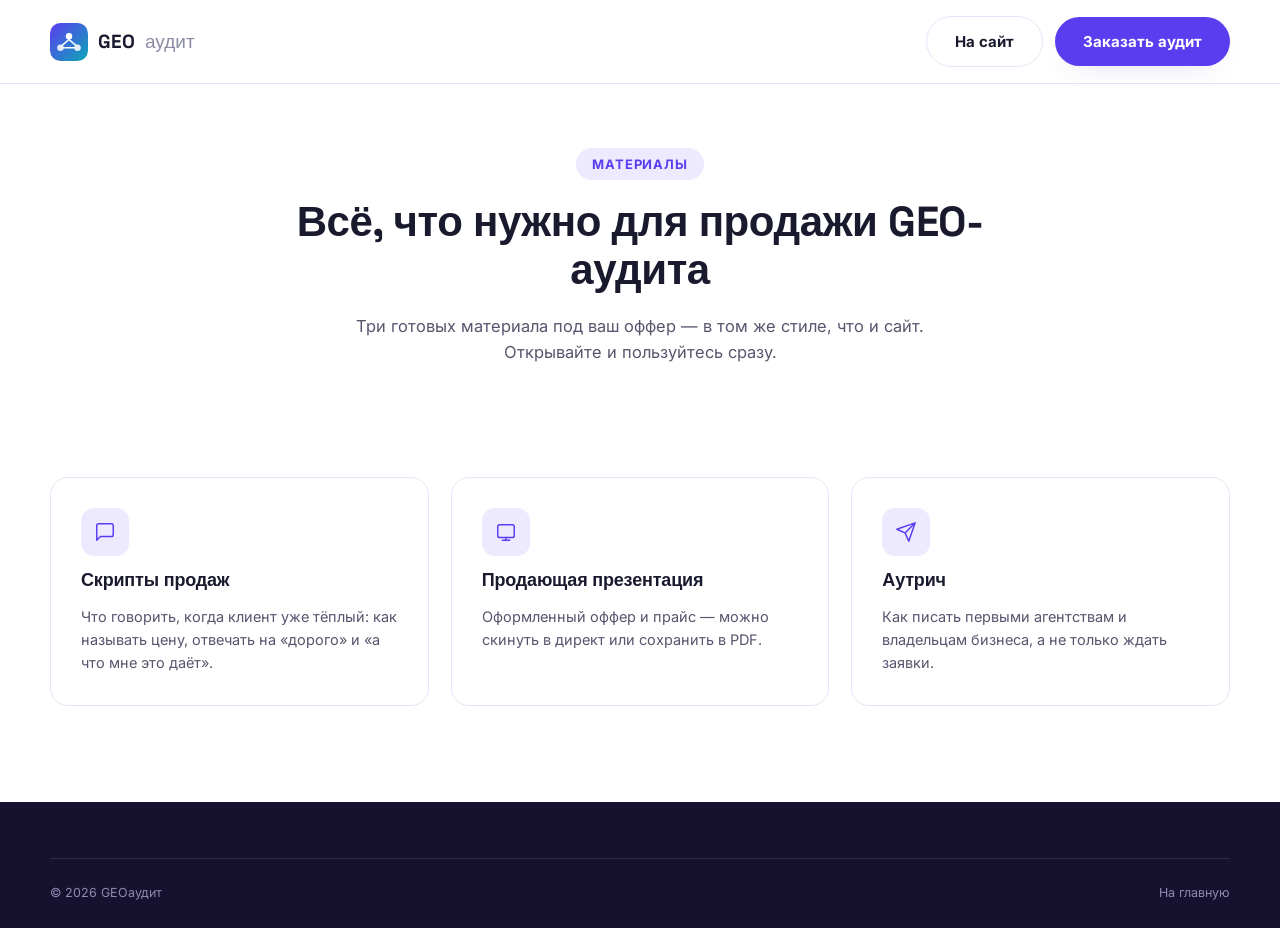
==== materials.html @ 1faa451a "init: landing for GEOаудит (GEO-аудит видимости в нейросетях)" ====
<!DOCTYPE html>
<html lang="ru">
<head>
<meta charset="UTF-8">
<meta name="viewport" content="width=device-width, initial-scale=1.0">
<title>Материалы — GEOаудит</title>
<link rel="preconnect" href="https://fonts.googleapis.com">
<link rel="preconnect" href="https://fonts.gstatic.com" crossorigin>
<link href="https://fonts.googleapis.com/css2?family=Inter:wght@400;500;600;700;800&family=Space+Grotesk:wght@500;600;700&display=swap" rel="stylesheet">
<link rel="stylesheet" href="styles.css">
</head>
<body>
<div class="doc-bar">
  <div class="container doc-bar__inner">
    <a href="index.html" class="logo">
      <svg class="logo__mark" viewBox="0 0 40 40" fill="none" xmlns="http://www.w3.org/2000/svg">
        <rect width="40" height="40" rx="11" fill="url(#lg)"/>
        <circle cx="20" cy="14" r="3.4" fill="#fff"/><circle cx="11" cy="26" r="3.4" fill="#fff" fill-opacity="0.85"/><circle cx="29" cy="26" r="3.4" fill="#fff" fill-opacity="0.85"/>
        <path d="M20 17.4L12.8 23.5M20 17.4L27.2 23.5M13.5 26H26.5" stroke="#fff" stroke-width="1.6" stroke-linecap="round"/>
        <defs><linearGradient id="lg" x1="0" y1="0" x2="40" y2="40" gradientUnits="userSpaceOnUse"><stop stop-color="#5B3DF0"/><stop offset="1" stop-color="#0EA5B7"/></linearGradient></defs>
      </svg>
      GEO<span class="logo__suffix">аудит</span>
    </a>
    <div class="doc-bar__actions">
      <a href="index.html" class="btn btn--ghost">На сайт</a>
      <a href="index.html#form" class="btn btn--primary">Заказать аудит</a>
    </div>
  </div>
</div>

<div class="doc-hero">
  <div class="container">
    <div class="eyebrow">Материалы</div>
    <h1>Всё, что нужно для продажи GEO-аудита</h1>
    <p>Три готовых материала под ваш оффер — в том же стиле, что и сайт. Открывайте и пользуйтесь сразу.</p>
  </div>
</div>

<section class="doc-section">
  <div class="container">
    <div class="mat-grid">
      <a href="scripts.html" class="mat-card">
        <div class="mat-card__icon"><svg width="22" height="22" viewBox="0 0 24 24" fill="none"><path d="M21 15a2 2 0 0 1-2 2H7l-4 4V5a2 2 0 0 1 2-2h14a2 2 0 0 1 2 2v10z" stroke="currentColor" stroke-width="1.6" stroke-linejoin="round"/></svg></div>
        <h3>Скрипты продаж</h3>
        <p>Что говорить, когда клиент уже тёплый: как называть цену, отвечать на «дорого» и «а что мне это даёт».</p>
      </a>
      <a href="presentation.html" class="mat-card">
        <div class="mat-card__icon"><svg width="22" height="22" viewBox="0 0 24 24" fill="none"><rect x="3" y="4" width="18" height="14" rx="2" stroke="currentColor" stroke-width="1.6"/><path d="M8 21h8M12 18v3" stroke="currentColor" stroke-width="1.6" stroke-linecap="round"/></svg></div>
        <h3>Продающая презентация</h3>
        <p>Оформленный оффер и прайс — можно скинуть в директ или сохранить в PDF.</p>
      </a>
      <a href="outreach.html" class="mat-card">
        <div class="mat-card__icon"><svg width="22" height="22" viewBox="0 0 24 24" fill="none"><path d="M22 2 11 13M22 2l-7 20-4-9-9-4 20-7z" stroke="currentColor" stroke-width="1.6" stroke-linejoin="round"/></svg></div>
        <h3>Аутрич</h3>
        <p>Как писать первыми агентствам и владельцам бизнеса, а не только ждать заявки.</p>
      </a>
    </div>
  </div>
</section>

<footer class="footer">
  <div class="container footer__bottom">
    <span>© <span id="year"></span> GEOаудит</span>
    <a href="index.html">На главную</a>
  </div>
</footer>
<script>document.getElementById('year').textContent = new Date().getFullYear();</script>
</body>
</html>
---- styles.css ----
:root {
  --bg: #ffffff;
  --bg-soft: #f6f5ff;
  --bg-alt: #f1effe;
  --ink: #1a1a2e;
  --ink-soft: #56566e;
  --ink-mute: #8b8ba3;
  --accent: #5b3df0;
  --accent-dark: #4527d1;
  --accent-soft: #ede9ff;
  --cyan: #0ea5b7;
  --line: #e6e4f7;
  --white: #ffffff;
  --radius: 18px;
  --radius-sm: 12px;
  --shadow: 0 20px 50px -25px rgba(58, 33, 168, 0.35);
  --shadow-sm: 0 10px 30px -18px rgba(58, 33, 168, 0.3);
  --ff-head: 'Space Grotesk', sans-serif;
  --ff-body: 'Inter', sans-serif;
}

* { box-sizing: border-box; }
html { scroll-behavior: smooth; }
body {
  margin: 0;
  font-family: var(--ff-body);
  background: var(--bg);
  color: var(--ink);
  -webkit-font-smoothing: antialiased;
  overflow-x: hidden;
}
h1, h2, h3, h4 { font-family: var(--ff-head); margin: 0; line-height: 1.15; letter-spacing: -0.01em; }
p { margin: 0; }
a { color: inherit; text-decoration: none; }
ul { margin: 0; padding: 0; list-style: none; }
img { max-width: 100%; display: block; }
button { font-family: inherit; cursor: pointer; border: none; }
.container { width: min(1180px, 100% - 48px); margin-inline: auto; }
section { padding: 96px 0; }
.eyebrow {
  display: inline-flex; align-items: center; gap: 8px;
  font-size: 13px; font-weight: 700; letter-spacing: 0.06em; text-transform: uppercase;
  color: var(--accent); background: var(--accent-soft);
  padding: 8px 16px; border-radius: 999px; margin-bottom: 18px;
}
.section__head { max-width: 680px; margin-bottom: 52px; }
.section__head h2 { font-size: clamp(28px, 3.4vw, 40px); }
.section__head p { margin-top: 14px; font-size: 17px; color: var(--ink-soft); line-height: 1.6; }
.section__head.center { margin-inline: auto; text-align: center; }

.btn {
  display: inline-flex; align-items: center; justify-content: center; gap: 8px;
  padding: 15px 28px; border-radius: 999px; font-weight: 700; font-size: 15px;
  transition: transform 0.2s ease, box-shadow 0.2s ease, background 0.2s ease;
  white-space: nowrap;
}
.btn--primary { background: var(--accent); color: #fff; box-shadow: var(--shadow-sm); }
.btn--primary:hover { background: var(--accent-dark); transform: translateY(-2px); }
.btn--ghost { background: var(--white); color: var(--ink); border: 1.5px solid var(--line); }
.btn--ghost:hover { border-color: var(--accent); color: var(--accent); }
.btn--block { width: 100%; }

/* Header */
.header {
  position: sticky; top: 0; z-index: 100;
  background: rgba(255,255,255,0.85); backdrop-filter: blur(14px);
  border-bottom: 1px solid transparent;
  transition: border-color 0.2s ease, box-shadow 0.2s ease;
}
.header.scrolled { border-color: var(--line); box-shadow: 0 8px 24px -20px rgba(30,20,90,0.4); }
.header__inner { display: flex; align-items: center; gap: 24px; min-width: 0; padding: 16px 0; }
.logo { display: flex; align-items: center; gap: 10px; font-family: var(--ff-head); font-weight: 700; font-size: 19px; flex-shrink: 0; }
.logo__mark { width: 38px; height: 38px; flex-shrink: 0; }
.logo__suffix { color: var(--ink-mute); font-weight: 500; }
.nav { display: flex; align-items: center; gap: 26px; margin-left: 12px; }
.nav a { font-size: 14.5px; font-weight: 600; color: var(--ink-soft); white-space: nowrap; transition: color 0.15s ease; }
.nav a:hover { color: var(--accent); }
.header__actions { display: flex; align-items: center; gap: 16px; margin-left: auto; }
.header__phone { font-weight: 700; font-size: 15px; white-space: nowrap; }
.header__phone span { display: block; font-weight: 500; font-size: 11.5px; color: var(--ink-mute); }
.burger { display: none; flex-direction: column; gap: 5px; width: 26px; padding: 6px; flex-shrink: 0; background: none; }
.burger span { width: 100%; height: 2px; background: var(--ink); border-radius: 2px; transition: transform 0.25s ease, opacity 0.25s ease; }
.burger.is-open span:nth-child(1) { transform: translateY(7px) rotate(45deg); }
.burger.is-open span:nth-child(2) { opacity: 0; }
.burger.is-open span:nth-child(3) { transform: translateY(-7px) rotate(-45deg); }

/* Hero */
.hero { padding: 72px 0 100px; position: relative; overflow: hidden; }
.hero::before {
  content: ''; position: absolute; top: -180px; right: -160px; width: 560px; height: 560px;
  background: radial-gradient(circle, var(--accent-soft) 0%, transparent 70%); z-index: -1;
}
.hero__grid { display: grid; grid-template-columns: 1.1fr 0.9fr; gap: 56px; align-items: center; }
.hero__title { font-size: clamp(34px, 4.6vw, 56px); }
.hero__title em { color: var(--accent); font-style: normal; }
.hero__lead { margin-top: 22px; font-size: 18px; line-height: 1.65; color: var(--ink-soft); max-width: 540px; }
.hero__actions { display: flex; gap: 14px; margin-top: 32px; flex-wrap: wrap; }
.hero__stats { display: grid; grid-template-columns: repeat(3, auto); gap: 28px; margin-top: 48px; }
.hero__stat b { display: block; font-family: var(--ff-head); font-size: 30px; color: var(--accent); }
.hero__stat span { font-size: 13.5px; color: var(--ink-mute); }
.hero__card {
  background: linear-gradient(160deg, #2c1a80, #5b3df0 55%, #0ea5b7);
  border-radius: 26px; padding: 32px; color: #fff; box-shadow: var(--shadow);
  position: relative;
}
.hero__card-top { display: flex; justify-content: space-between; align-items: center; margin-bottom: 22px; }
.hero__card-top span { font-size: 13px; font-weight: 700; text-transform: uppercase; letter-spacing: 0.06em; opacity: 0.75; }
.hero__score { display: flex; align-items: baseline; gap: 6px; margin-bottom: 18px; }
.hero__score b { font-family: var(--ff-head); font-size: 54px; }
.hero__score span { font-size: 15px; opacity: 0.75; }
.hero__bars { display: flex; flex-direction: column; gap: 12px; margin-bottom: 22px; }
.hero__bar-row { display: flex; align-items: center; gap: 10px; font-size: 13px; }
.hero__bar-row span:first-child { width: 88px; flex-shrink: 0; opacity: 0.85; }
.hero__bar-track { flex: 1; height: 7px; background: rgba(255,255,255,0.22); border-radius: 99px; overflow: hidden; }
.hero__bar-fill { height: 100%; background: #fff; border-radius: 99px; }
.hero__card-foot { display: flex; align-items: center; gap: 10px; font-size: 13px; background: rgba(255,255,255,0.14); border-radius: 12px; padding: 12px 14px; }

/* Trust strip */
.trust { padding: 28px 0; border-top: 1px solid var(--line); border-bottom: 1px solid var(--line); }
.trust__inner { display: flex; flex-wrap: wrap; gap: 20px 40px; align-items: center; justify-content: space-between; }
.trust__item { display: flex; align-items: center; gap: 10px; font-size: 14.5px; font-weight: 600; color: var(--ink-soft); }
.trust__item svg { color: var(--accent); flex-shrink: 0; }

/* Advantages */
.adv-grid { display: grid; grid-template-columns: repeat(3, 1fr); gap: 22px; }
.adv { background: var(--bg-soft); border-radius: var(--radius); padding: 30px 28px; border: 1px solid var(--line); }
.adv__icon { width: 50px; height: 50px; border-radius: 14px; background: var(--white); display: flex; align-items: center; justify-content: center; color: var(--accent); margin-bottom: 18px; box-shadow: var(--shadow-sm); }
.adv h3 { font-size: 18.5px; margin-bottom: 10px; }
.adv p { font-size: 14.5px; color: var(--ink-soft); line-height: 1.6; }

/* Services */
.srv-grid { display: grid; grid-template-columns: repeat(3, 1fr); gap: 20px; }
.srv { background: var(--white); border: 1px solid var(--line); border-radius: var(--radius); padding: 26px; transition: box-shadow 0.2s ease, transform 0.2s ease; }
.srv:hover { box-shadow: var(--shadow-sm); transform: translateY(-3px); }
.srv__num { font-family: var(--ff-head); font-size: 13px; font-weight: 700; color: var(--accent); background: var(--accent-soft); width: 30px; height: 30px; border-radius: 9px; display: flex; align-items: center; justify-content: center; margin-bottom: 16px; }
.srv h3 { font-size: 16.5px; margin-bottom: 8px; }
.srv p { font-size: 14px; color: var(--ink-soft); line-height: 1.55; }

/* Price */
.price { background: var(--bg-soft); }
.price__wrap { display: grid; grid-template-columns: 1.1fr 0.9fr; gap: 40px; align-items: start; }
.price__table { background: var(--white); border-radius: var(--radius); border: 1px solid var(--line); overflow: hidden; box-shadow: var(--shadow-sm); }
.price__row { display: flex; align-items: center; gap: 14px; padding: 17px 24px; border-bottom: 1px solid var(--line); font-size: 15px; }
.price__row:last-child { border-bottom: none; }
.price__row svg { color: var(--accent); flex-shrink: 0; }
.price__card {
  background: linear-gradient(160deg, #2c1a80, #5b3df0); border-radius: var(--radius); padding: 34px 30px; color: #fff;
  box-shadow: var(--shadow);
}
.price__old { font-size: 16px; text-decoration: line-through; opacity: 0.55; }
.price__new { font-family: var(--ff-head); font-size: 46px; margin: 6px 0 4px; }
.price__note { font-size: 13.5px; opacity: 0.8; margin-bottom: 24px; }
.price__badge { display: inline-block; background: rgba(255,255,255,0.16); font-size: 12.5px; font-weight: 700; padding: 6px 14px; border-radius: 999px; margin-bottom: 16px; }

/* Process */
.steps { display: grid; grid-template-columns: repeat(5, 1fr); gap: 18px; counter-reset: step; }
.step { position: relative; padding-top: 8px; }
.step__num { font-family: var(--ff-head); font-size: 42px; font-weight: 700; color: var(--accent-soft); -webkit-text-stroke: 1.5px var(--accent); }
.step h3 { font-size: 15.5px; margin: 14px 0 8px; }
.step p { font-size: 13.5px; color: var(--ink-soft); line-height: 1.55; }

/* Audience */
.aud-grid { display: grid; grid-template-columns: 1fr 1fr; gap: 24px; }
.aud { background: var(--white); border: 1px solid var(--line); border-radius: var(--radius); padding: 34px; }
.aud__tag { display: inline-block; font-size: 12.5px; font-weight: 700; text-transform: uppercase; letter-spacing: 0.05em; color: var(--accent); background: var(--accent-soft); padding: 6px 14px; border-radius: 999px; margin-bottom: 16px; }
.aud h3 { font-size: 21px; margin-bottom: 12px; }
.aud p { font-size: 14.5px; color: var(--ink-soft); line-height: 1.6; margin-bottom: 16px; }
.aud ul li { display: flex; gap: 10px; font-size: 14px; color: var(--ink); padding: 7px 0; border-top: 1px solid var(--line); }
.aud ul li:first-child { border-top: none; }
.aud ul li svg { color: var(--accent); flex-shrink: 0; margin-top: 2px; }

/* FAQ */
.faq { max-width: 800px; margin-inline: auto; }
.faq__item { border-bottom: 1px solid var(--line); padding: 22px 0; }
.faq__item summary { cursor: pointer; font-weight: 700; font-size: 16.5px; list-style: none; display: flex; justify-content: space-between; align-items: center; gap: 16px; }
.faq__item summary::-webkit-details-marker { display: none; }
.faq__item summary::after { content: '+'; font-size: 22px; color: var(--accent); font-weight: 400; flex-shrink: 0; transition: transform 0.2s ease; }
.faq__item[open] summary::after { transform: rotate(45deg); }
.faq__item p { margin-top: 14px; font-size: 15px; color: var(--ink-soft); line-height: 1.65; }

/* Form */
.form-section { background: var(--bg-soft); }
.form-wrap { display: grid; grid-template-columns: 0.9fr 1.1fr; gap: 44px; align-items: start; }
.form-info h2 { font-size: clamp(26px, 3.2vw, 34px); margin-bottom: 16px; }
.form-info p { color: var(--ink-soft); font-size: 15.5px; line-height: 1.65; margin-bottom: 26px; }
.form-info__list { display: flex; flex-direction: column; gap: 14px; }
.form-info__list li { display: flex; gap: 12px; align-items: flex-start; font-size: 14.5px; }
.form-info__list svg { color: var(--accent); flex-shrink: 0; margin-top: 2px; }
.form { background: var(--white); border-radius: var(--radius); padding: 34px; box-shadow: var(--shadow); border: 1px solid var(--line); }
.form h3 { font-size: 20px; margin-bottom: 6px; }
.form > p { font-size: 14px; color: var(--ink-soft); margin-bottom: 22px; }
.field { margin-bottom: 16px; }
.field label { display: block; font-size: 13px; font-weight: 700; margin-bottom: 7px; color: var(--ink-soft); }
.field input, .field select, .field textarea {
  width: 100%; padding: 13px 15px; border-radius: var(--radius-sm); border: 1.5px solid var(--line);
  font-family: inherit; font-size: 14.5px; color: var(--ink); background: var(--bg-soft); transition: border-color 0.15s ease;
}
.field input:focus, .field select:focus, .field textarea:focus { outline: none; border-color: var(--accent); background: var(--white); }
.field textarea { resize: vertical; min-height: 80px; }
.form__legal { font-size: 12px; color: var(--ink-mute); margin-top: 14px; line-height: 1.5; }

/* Contacts + footer */
.contacts { padding-top: 0; }
.contact-cards { display: grid; grid-template-columns: repeat(3, 1fr); gap: 20px; }
.contact-card { background: var(--white); border: 1px solid var(--line); border-radius: var(--radius); padding: 26px; }
.contact-card svg { color: var(--accent); margin-bottom: 14px; }
.contact-card h4 { font-size: 15px; margin-bottom: 6px; }
.contact-card p, .contact-card a { font-size: 14.5px; color: var(--ink-soft); }
.contact-card a:hover { color: var(--accent); }

.footer { background: #16112e; color: #cfcbe6; padding: 56px 0 28px; margin-top: 40px; }
.footer__top { display: flex; justify-content: space-between; gap: 40px; flex-wrap: wrap; margin-bottom: 40px; }
.footer .logo { color: #fff; }
.footer__cols { display: flex; gap: 60px; flex-wrap: wrap; }
.footer__col h5 { font-size: 13px; text-transform: uppercase; letter-spacing: 0.06em; color: #8f8ab3; margin-bottom: 16px; }
.footer__col a, .footer__col p { display: block; font-size: 14px; color: #cfcbe6; margin-bottom: 10px; }
.footer__col a:hover { color: #fff; }
.footer__bottom { display: flex; justify-content: space-between; gap: 16px; flex-wrap: wrap; padding-top: 26px; border-top: 1px solid rgba(255,255,255,0.1); font-size: 12.5px; color: #8f8ab3; }
.footer__bottom a { color: #8f8ab3; }
.footer__bottom a:hover { color: #fff; }

.fab {
  position: fixed; right: 24px; bottom: 24px; z-index: 90; width: 58px; height: 58px; border-radius: 50%;
  background: var(--accent); color: #fff; display: flex; align-items: center; justify-content: center;
  box-shadow: 0 14px 30px -10px rgba(91,61,240,0.55); transition: transform 0.2s ease;
}
.fab:hover { transform: scale(1.08); }

/* Reveal */
.reveal { opacity: 0; transform: translateY(18px); transition: opacity 0.6s ease, transform 0.6s ease; }
.reveal.is-visible { opacity: 1; transform: translateY(0); }

/* Responsive */
@media (max-width: 1180px) {
  .nav { gap: 18px; }
  .nav a { font-size: 13.5px; }
}
@media (max-width: 1100px) {
  .nav { display: none; position: absolute; top: 100%; left: 0; right: 0; background: var(--white); flex-direction: column; align-items: flex-start; gap: 4px; padding: 16px 24px 22px; border-bottom: 1px solid var(--line); box-shadow: 0 20px 30px -20px rgba(20,10,60,0.25); }
  .nav.is-open { display: flex; }
  .nav a { width: 100%; padding: 11px 0; border-bottom: 1px solid var(--line); }
  .nav a:last-child { border-bottom: none; }
  .burger { display: flex; }
  .steps { grid-template-columns: repeat(3, 1fr); }
}
@media (max-width: 900px) {
  section { padding: 68px 0; }
  .hero { padding: 44px 0 64px; }
  .hero__grid { grid-template-columns: 1fr; }
  .hero__stats { grid-template-columns: repeat(3, auto); }
  .adv-grid, .srv-grid { grid-template-columns: repeat(2, 1fr); }
  .price__wrap { grid-template-columns: 1fr; }
  .aud-grid { grid-template-columns: 1fr; }
  .form-wrap { grid-template-columns: 1fr; }
  .contact-cards { grid-template-columns: 1fr; }
  .steps { grid-template-columns: repeat(2, 1fr); }
  .trust__inner { justify-content: flex-start; }
}
@media (max-width: 560px) {
  .header__phone-text { display: none; }
  .adv-grid, .srv-grid { grid-template-columns: 1fr; }
  .hero__stats { grid-template-columns: repeat(3, auto); gap: 16px; }
  .hero__stat b { font-size: 24px; }
  .steps { grid-template-columns: 1fr; }
}
@media (max-width: 380px) {
  .logo__suffix { display: none; }
}

/* ===== Doc pages (materials/scripts/presentation/outreach) ===== */
.doc-bar { position: sticky; top: 0; z-index: 100; background: rgba(255,255,255,0.9); backdrop-filter: blur(14px); border-bottom: 1px solid var(--line); padding: 16px 0; }
.doc-bar__inner { display: flex; align-items: center; justify-content: space-between; gap: 20px; flex-wrap: wrap; }
.doc-bar__actions { display: flex; gap: 12px; align-items: center; }
.doc-hero { padding: 64px 0 56px; text-align: center; }
.doc-hero h1 { font-size: clamp(28px, 4vw, 42px); max-width: 780px; margin-inline: auto; }
.doc-hero p { max-width: 620px; margin: 18px auto 0; font-size: 16.5px; color: var(--ink-soft); line-height: 1.6; }
.doc-section { padding: 56px 0; }
.doc-section + .doc-section { border-top: 1px solid var(--line); }
.doc-section__head { margin-bottom: 32px; max-width: 700px; }
.doc-section__head .eyebrow { margin-bottom: 12px; }
.doc-section__head h2 { font-size: clamp(24px, 3vw, 30px); }
.doc-section__head p { margin-top: 12px; color: var(--ink-soft); font-size: 15.5px; line-height: 1.6; }

.mat-grid { display: grid; grid-template-columns: repeat(3, 1fr); gap: 22px; }
.mat-card { background: var(--white); border: 1px solid var(--line); border-radius: var(--radius); padding: 30px; display: flex; flex-direction: column; gap: 14px; transition: box-shadow 0.2s ease, transform 0.2s ease; }
.mat-card:hover { box-shadow: var(--shadow-sm); transform: translateY(-3px); }
.mat-card__icon { width: 48px; height: 48px; border-radius: 13px; background: var(--accent-soft); color: var(--accent); display: flex; align-items: center; justify-content: center; }
.mat-card h3 { font-size: 18px; }
.mat-card p { font-size: 14.5px; color: var(--ink-soft); line-height: 1.6; flex: 1; }

.dialog { display: flex; flex-direction: column; gap: 12px; margin-bottom: 30px; }
.dialog__line { max-width: 78%; padding: 14px 18px; border-radius: 16px; font-size: 14.5px; line-height: 1.55; }
.dialog__line.client { align-self: flex-start; background: var(--bg-soft); border: 1px solid var(--line); border-bottom-left-radius: 4px; }
.dialog__line.us { align-self: flex-end; background: var(--accent); color: #fff; border-bottom-right-radius: 4px; }
.dialog__line b { display: block; font-size: 11.5px; text-transform: uppercase; letter-spacing: 0.05em; opacity: 0.65; margin-bottom: 5px; }

.block-card { background: var(--bg-soft); border: 1px solid var(--line); border-radius: var(--radius); padding: 26px 28px; margin-bottom: 18px; }
.block-card h4 { font-size: 15.5px; margin-bottom: 10px; color: var(--accent-dark); }
.block-card p { font-size: 14.5px; color: var(--ink); line-height: 1.65; }
.block-card p + p { margin-top: 10px; }

.pres-hero { background: linear-gradient(160deg, #2c1a80, #5b3df0 55%, #0ea5b7); border-radius: 26px; padding: 48px 40px; color: #fff; text-align: center; margin-bottom: 48px; }
.pres-hero .eyebrow { background: rgba(255,255,255,0.18); color: #fff; }
.pres-hero h1 { font-size: clamp(28px, 4vw, 40px); margin: 14px 0; }
.pres-hero p { max-width: 600px; margin-inline: auto; opacity: 0.9; font-size: 16px; }

.pres-grid { display: grid; grid-template-columns: repeat(2, 1fr); gap: 20px; margin-bottom: 20px; }
.pres-num { background: var(--white); border: 1px solid var(--line); border-radius: var(--radius); padding: 28px; }
.pres-num b { display: block; font-family: var(--ff-head); font-size: 32px; color: var(--accent); margin-bottom: 6px; }
.pres-num span { font-size: 14px; color: var(--ink-soft); }

.calc-table { width: 100%; border-collapse: collapse; background: var(--white); border-radius: var(--radius); overflow: hidden; border: 1px solid var(--line); }
.calc-table th, .calc-table td { text-align: left; padding: 15px 20px; font-size: 14.5px; border-bottom: 1px solid var(--line); }
.calc-table th { background: var(--bg-soft); font-weight: 700; color: var(--ink-soft); font-size: 12.5px; text-transform: uppercase; letter-spacing: 0.04em; }
.calc-table tr:last-child td { border-bottom: none; }
.calc-table td.num { font-weight: 700; color: var(--accent-dark); }

.msg-block { background: var(--white); border: 1px solid var(--line); border-radius: var(--radius); padding: 26px 28px; margin-bottom: 18px; position: relative; }
.msg-block__tag { display: inline-block; font-size: 12px; font-weight: 700; text-transform: uppercase; letter-spacing: 0.05em; color: var(--accent); background: var(--accent-soft); padding: 5px 12px; border-radius: 999px; margin-bottom: 14px; }
.msg-block p { font-size: 14.5px; color: var(--ink); line-height: 1.7; white-space: pre-line; }

@media (max-width: 900px) {
  .mat-grid { grid-template-columns: 1fr; }
  .pres-grid { grid-template-columns: 1fr; }
  .dialog__line { max-width: 90%; }
}
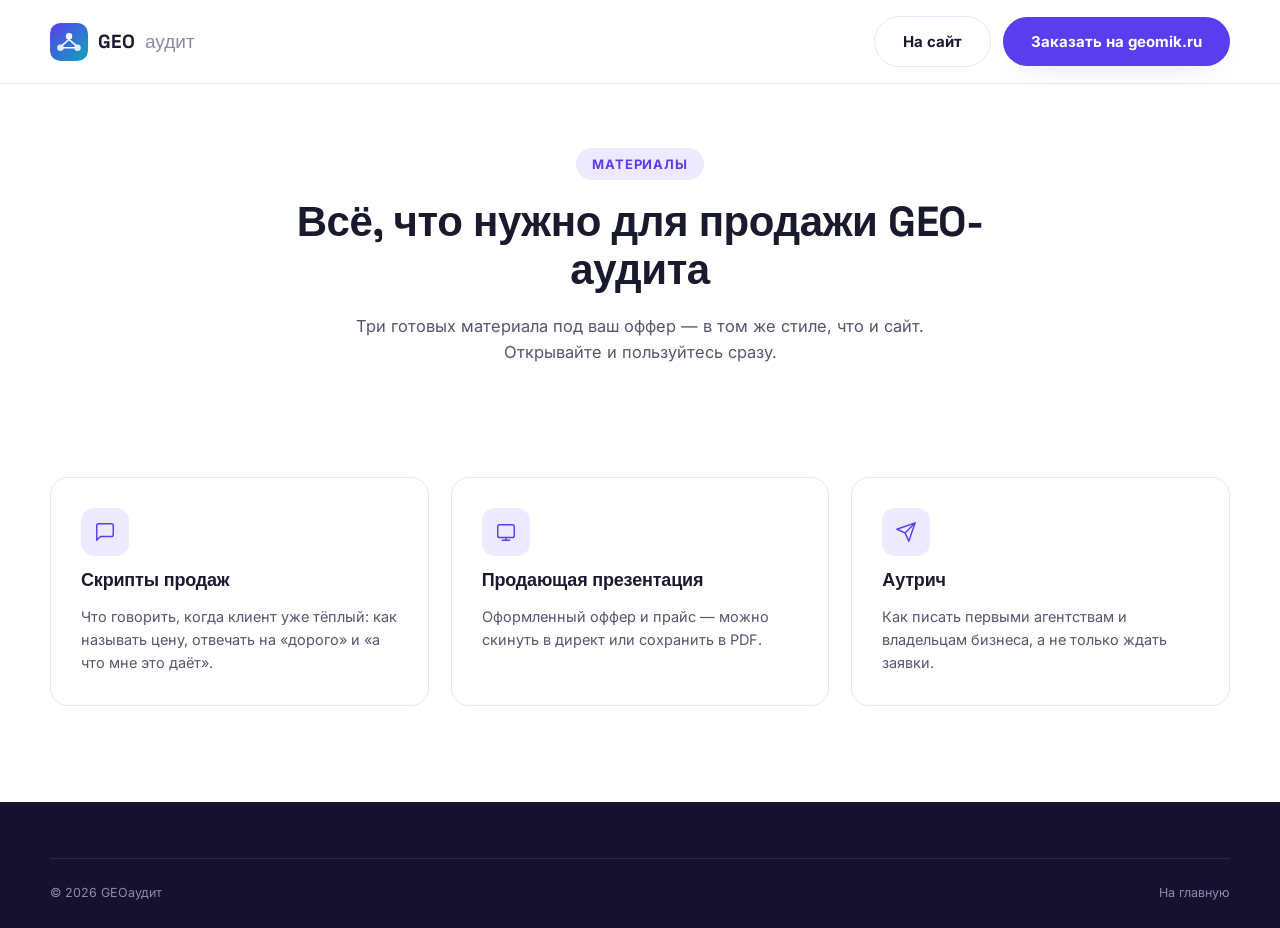
==== commit 1234782e: "fix: self-service order flow via geomik.ru, updated real stats (370+/56+), G-заключение terminology" ====
--- a/materials.html
+++ b/materials.html
@@ -23,7 +23,7 @@
     </a>
     <div class="doc-bar__actions">
       <a href="index.html" class="btn btn--ghost">На сайт</a>
-      <a href="index.html#form" class="btn btn--primary">Заказать аудит</a>
+      <a href="https://geomik.ru/" target="_blank" rel="noopener" class="btn btn--primary">Заказать на geomik.ru</a>
     </div>
   </div>
 </div>
